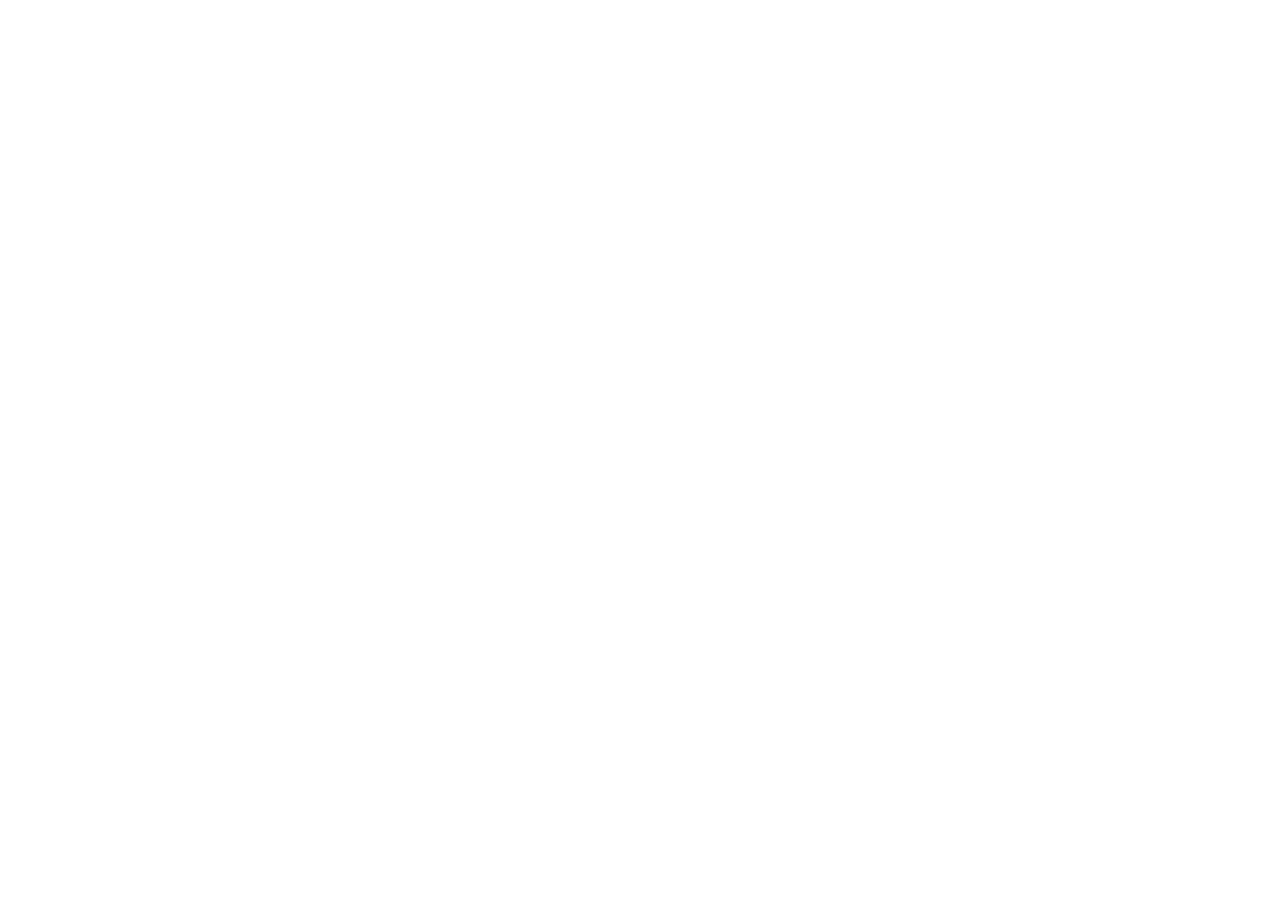
==== GaleryProject/index.html @ 1963e964 "create project Gallery" ====
<!DOCTYPE html>
<html lang="en">

<head>
    <meta charset="UTF-8">
    <meta name="viewport" content="width=device-width, initial-scale=1.0">
    <title>Document</title>
</head>

<body>

</body>

</html>
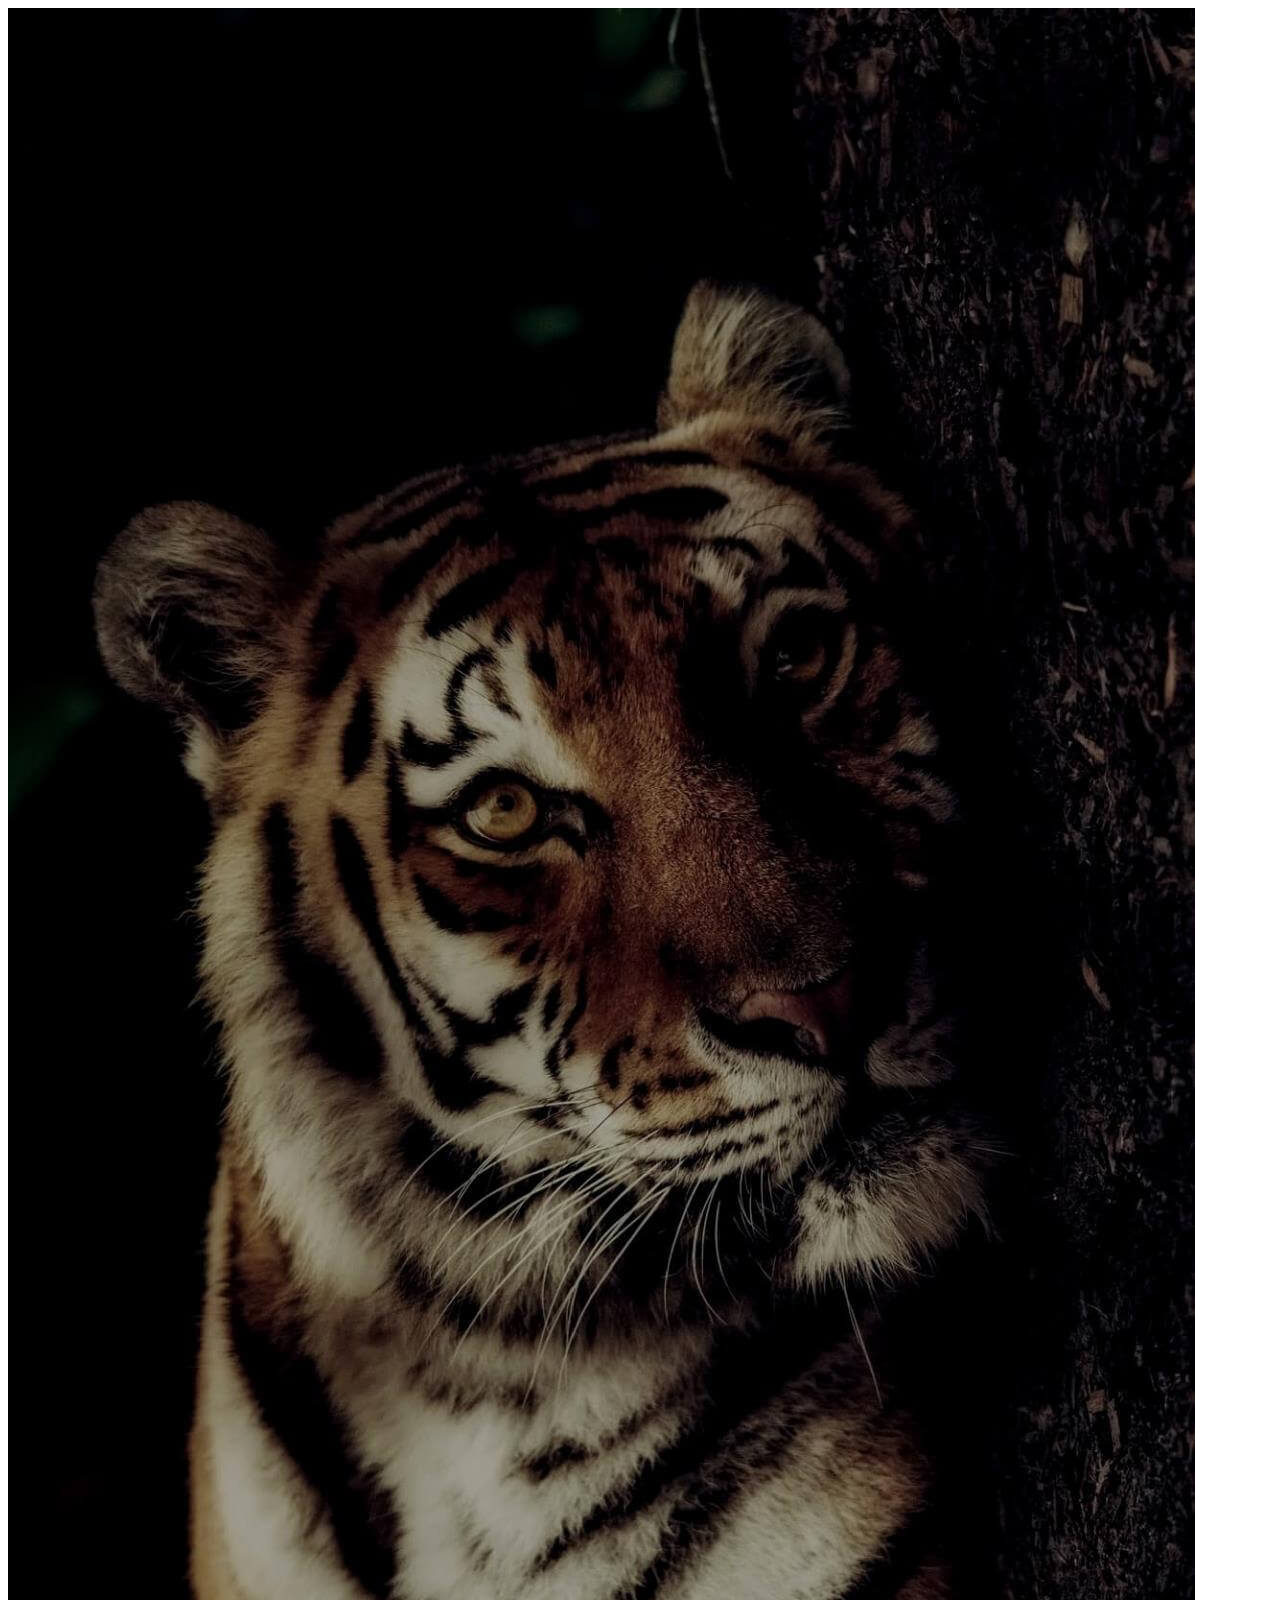
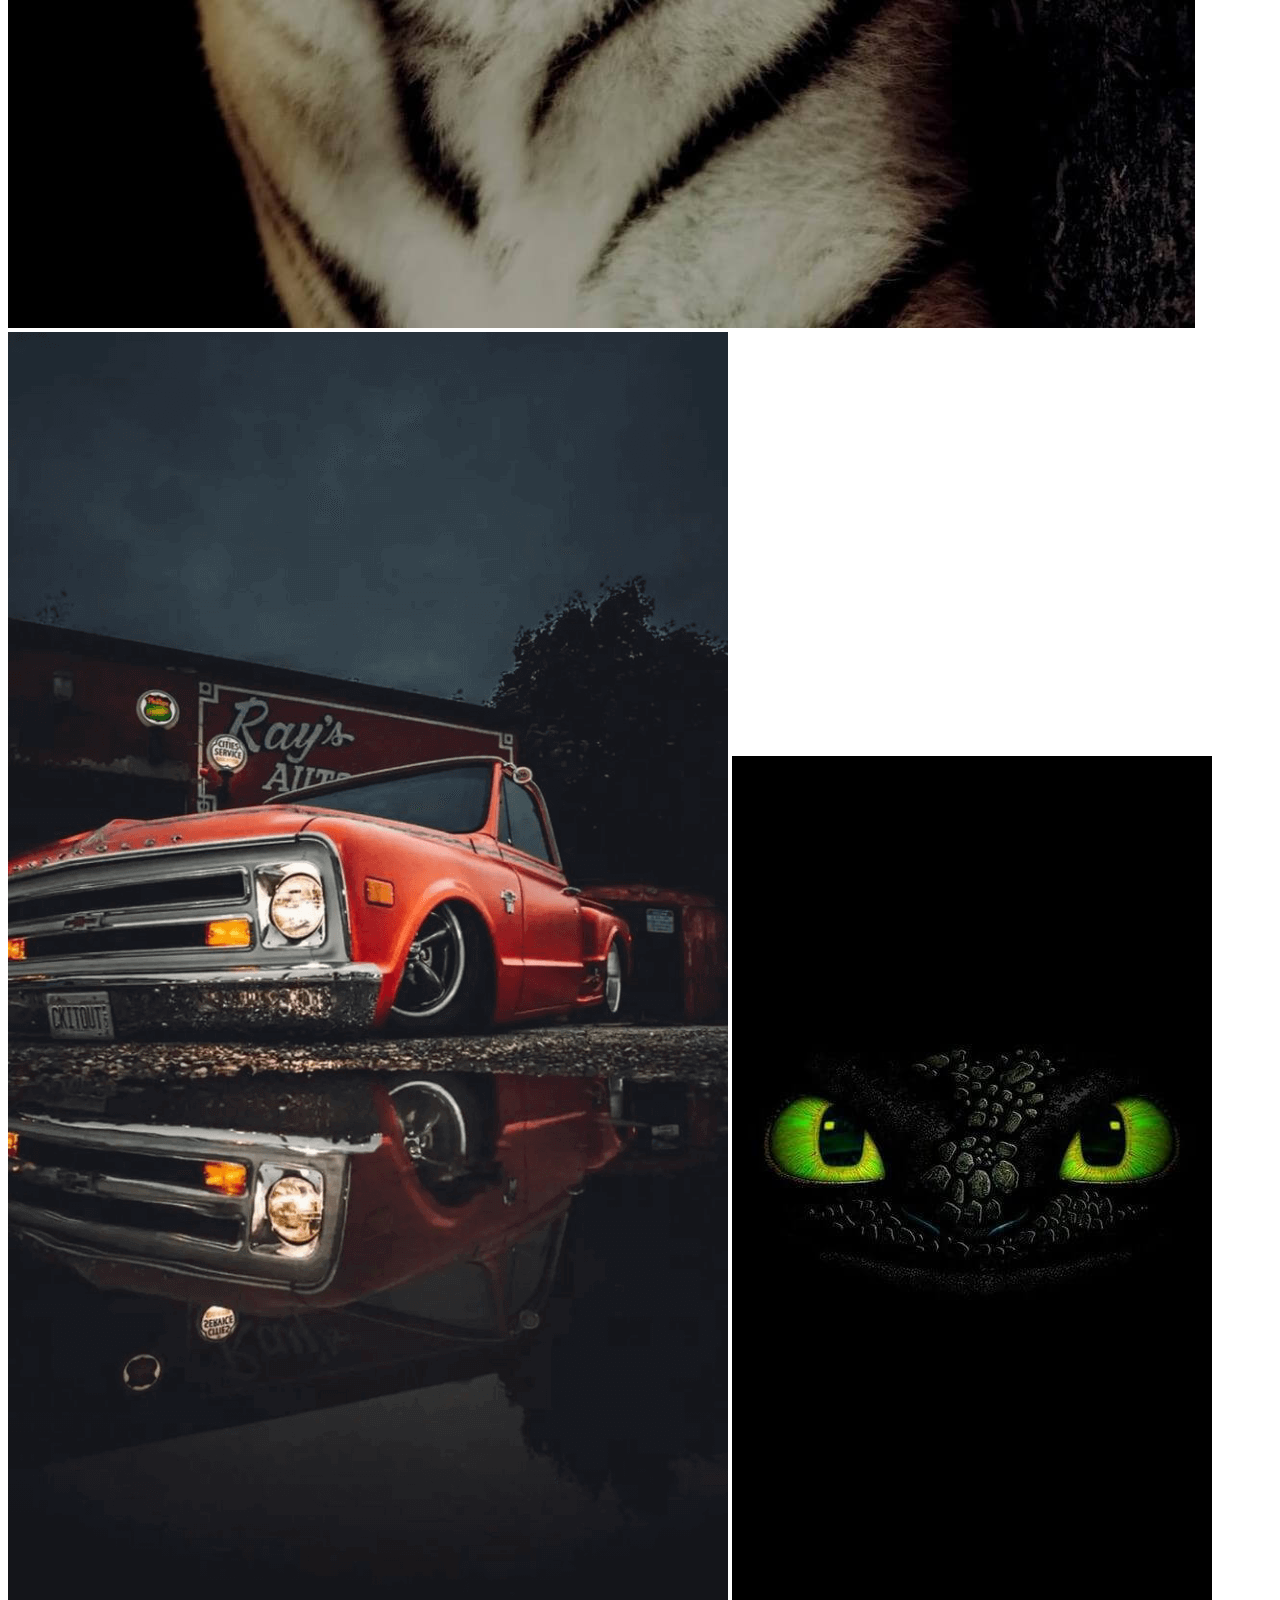
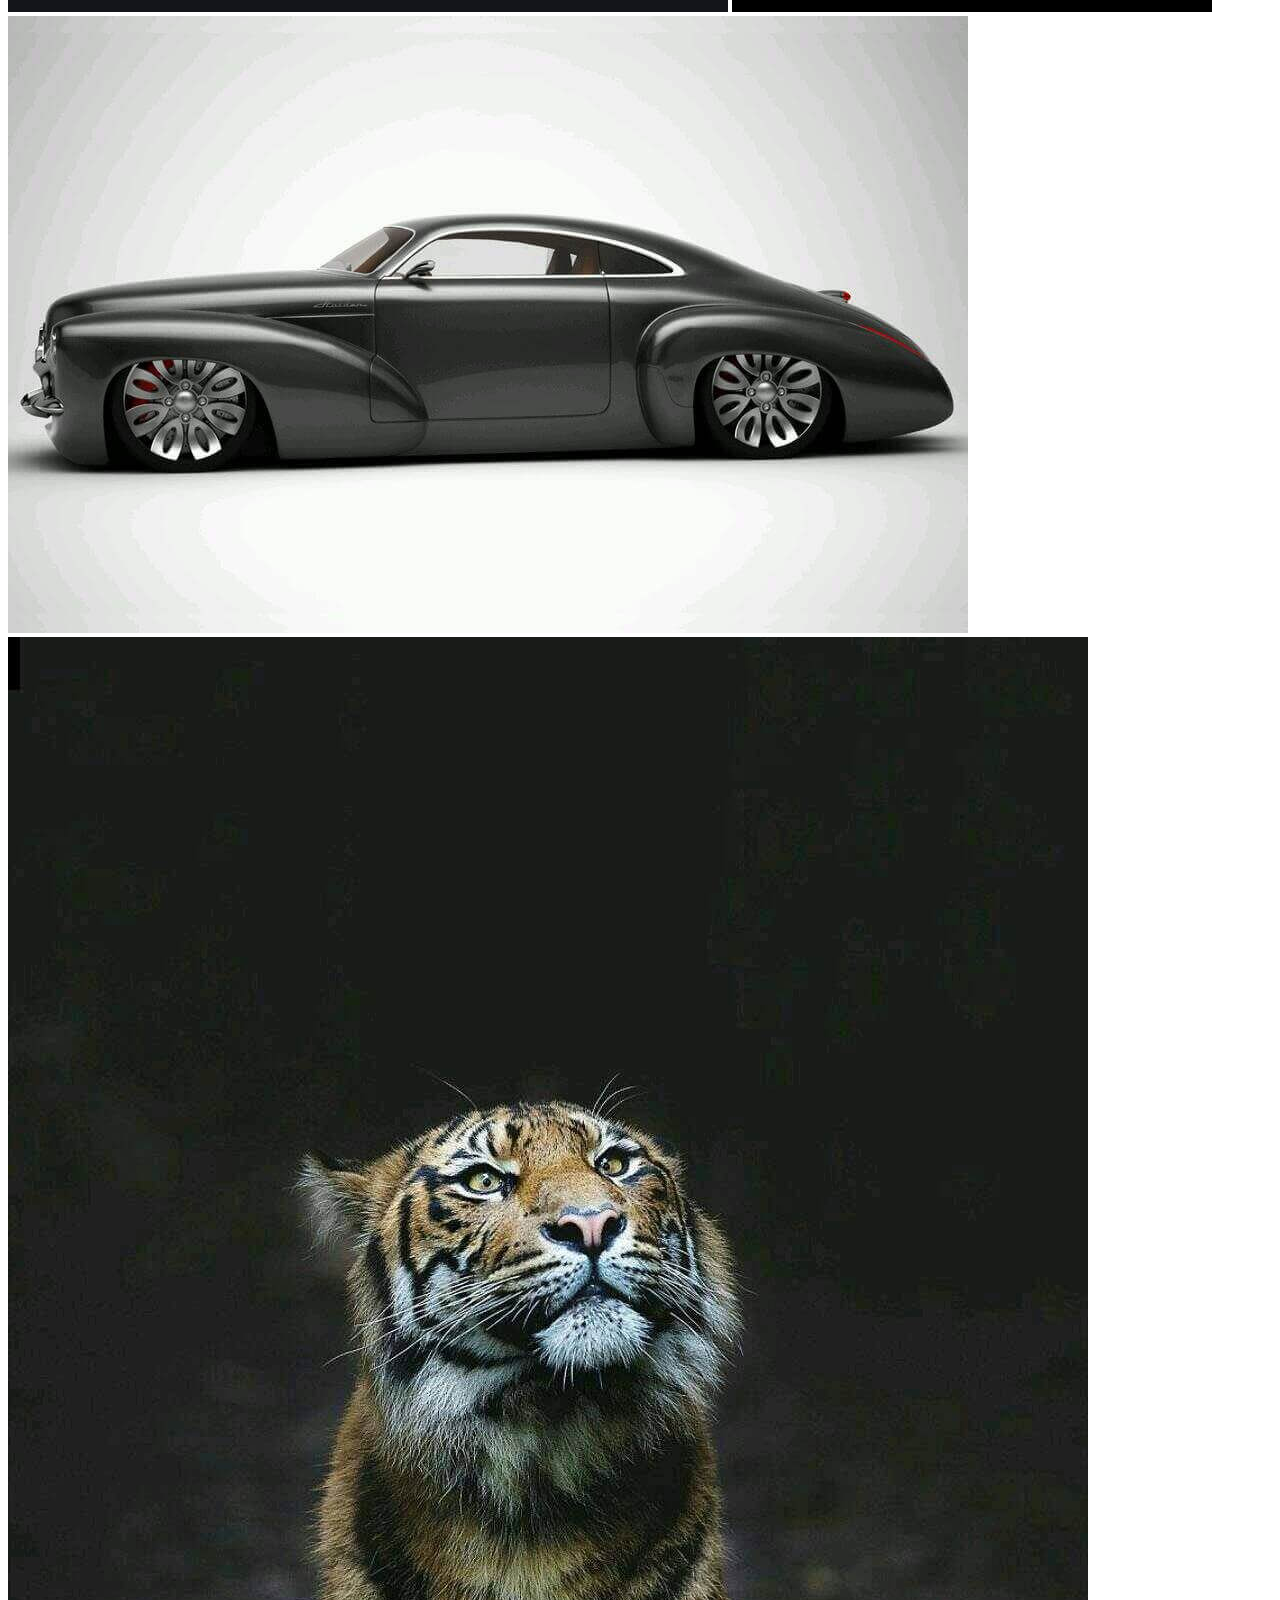
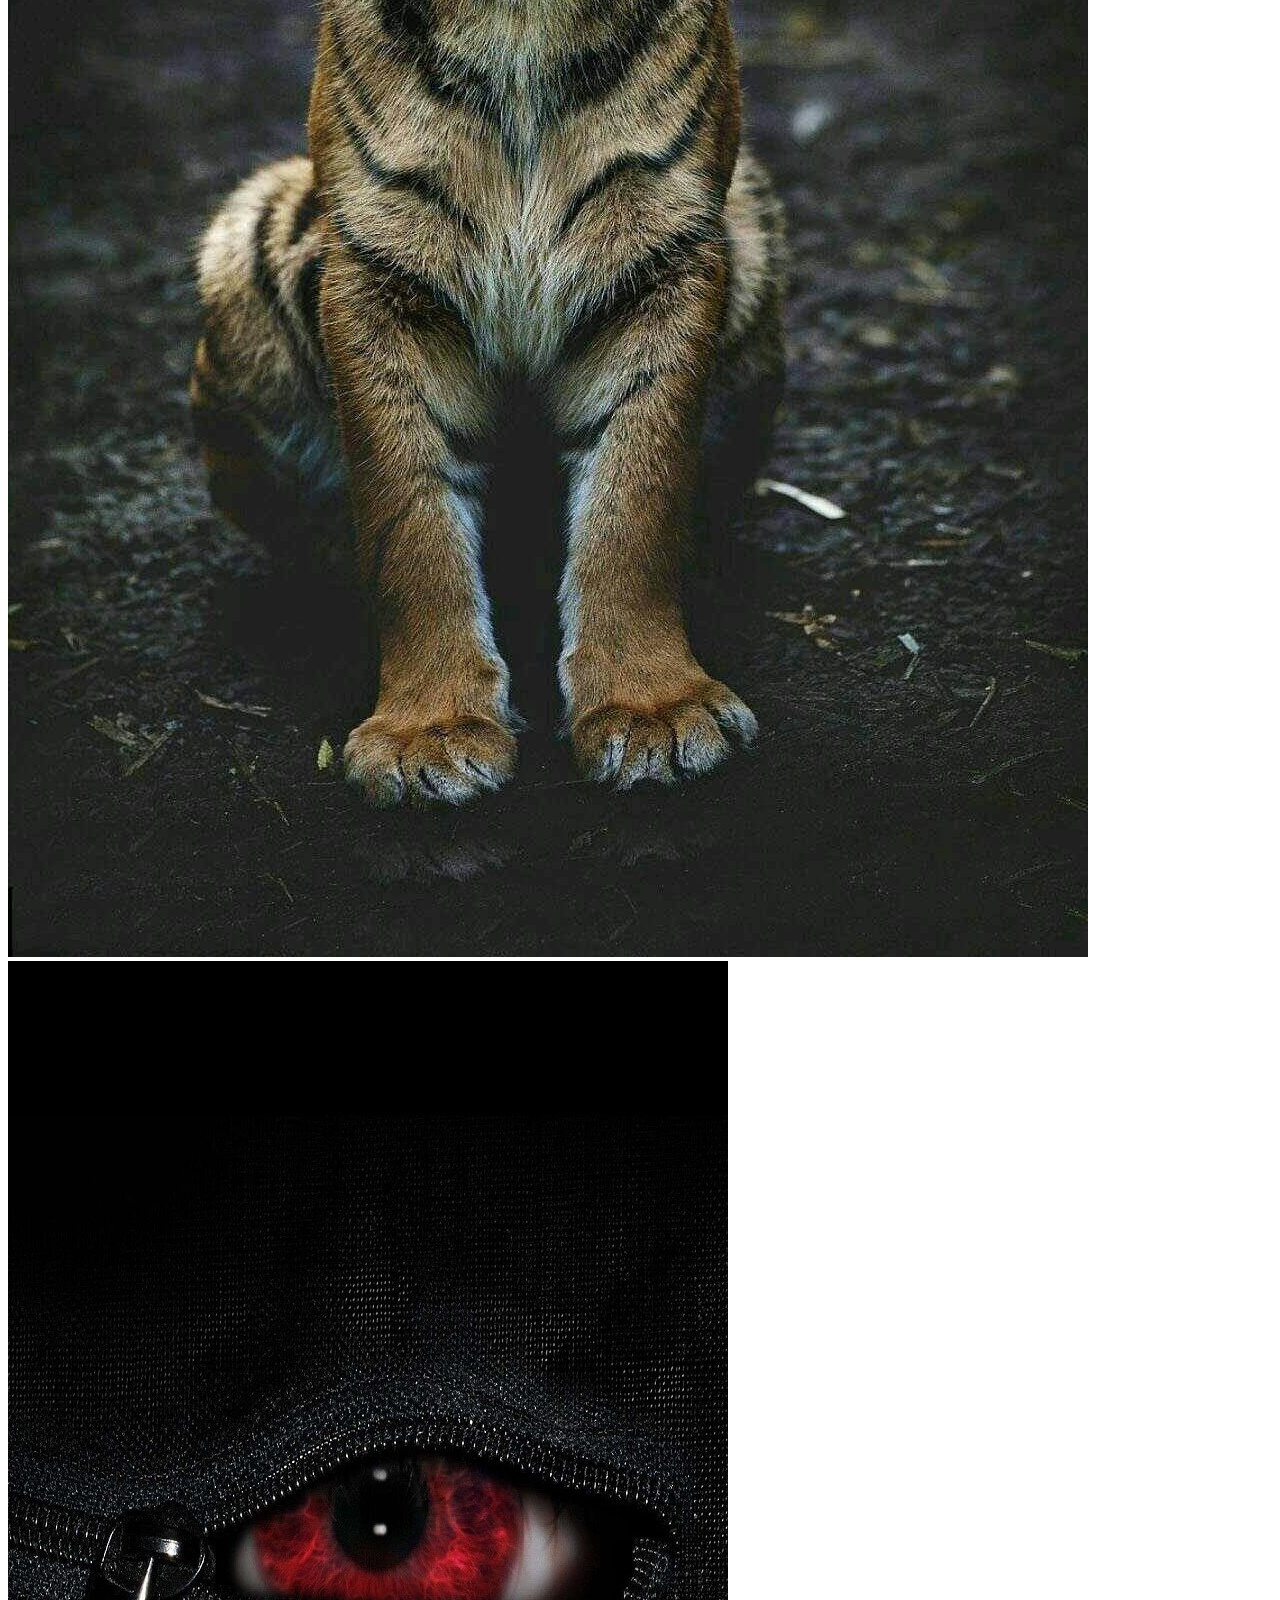
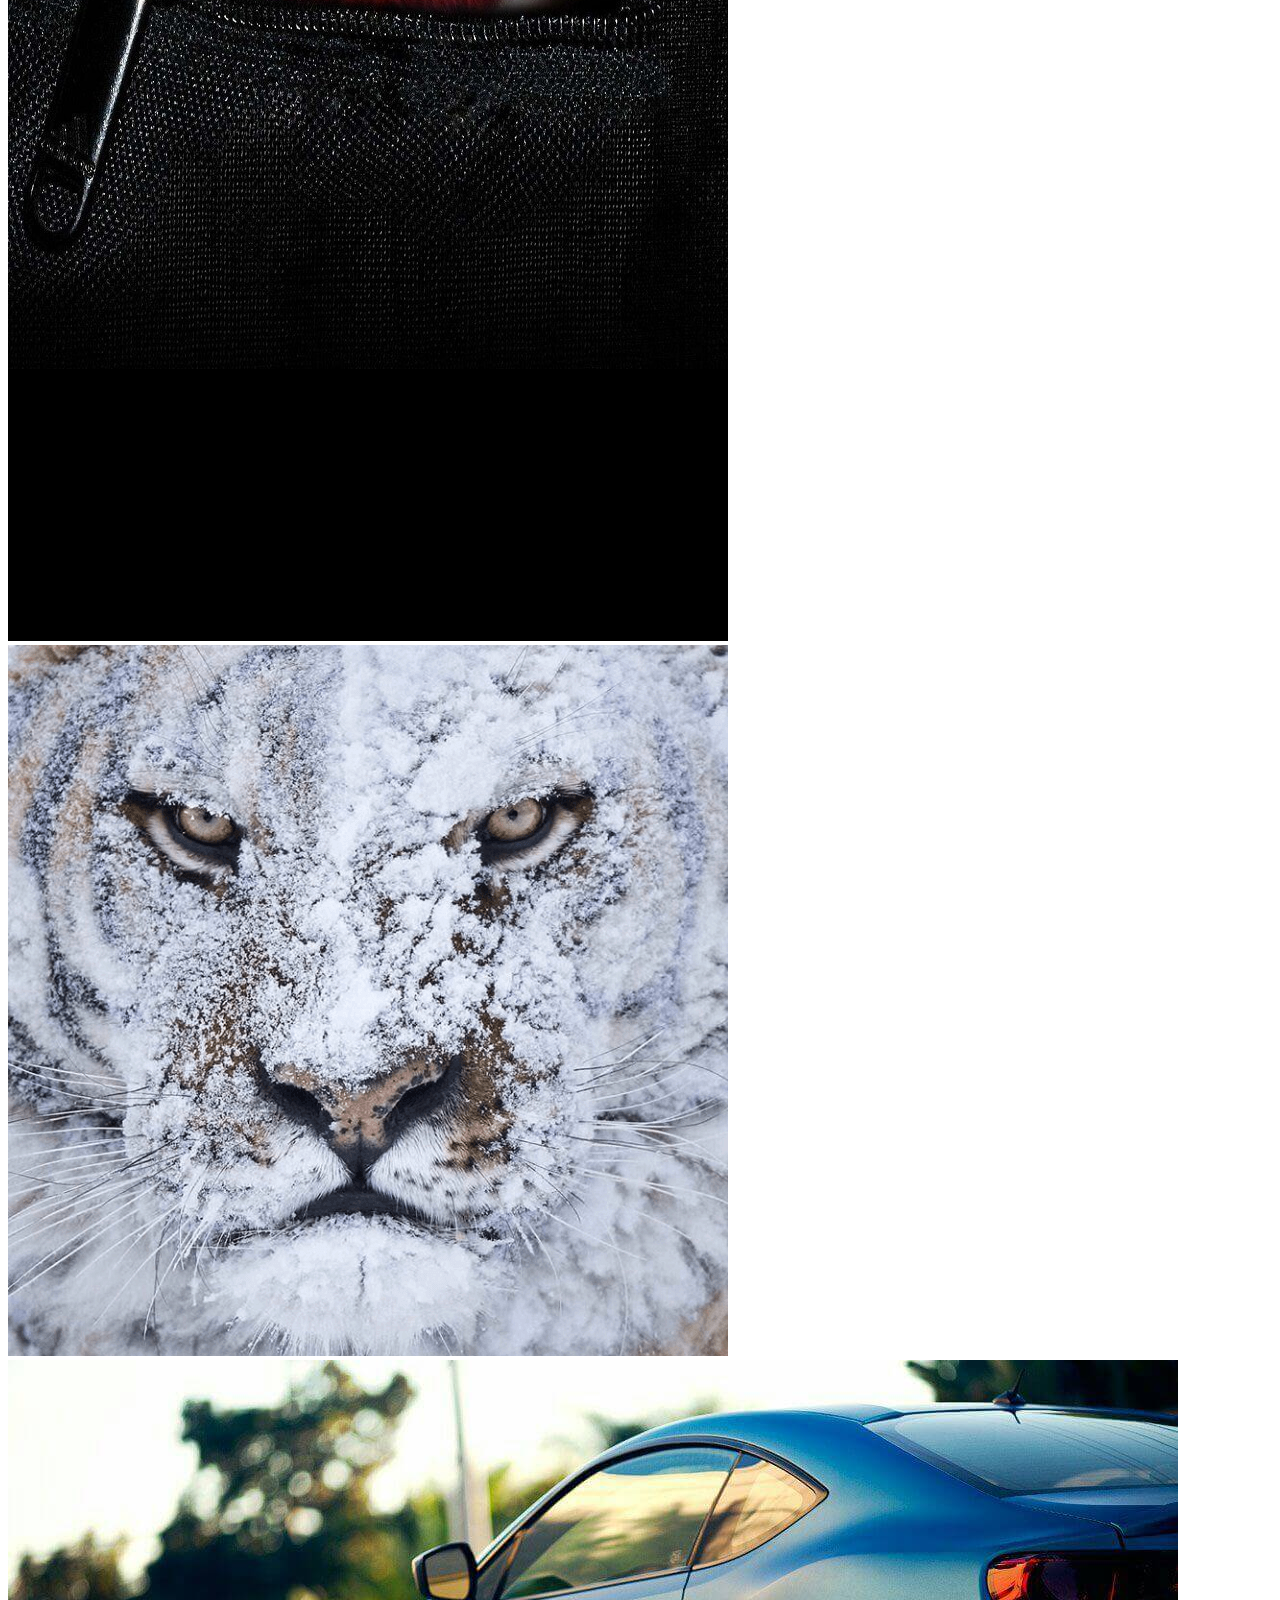
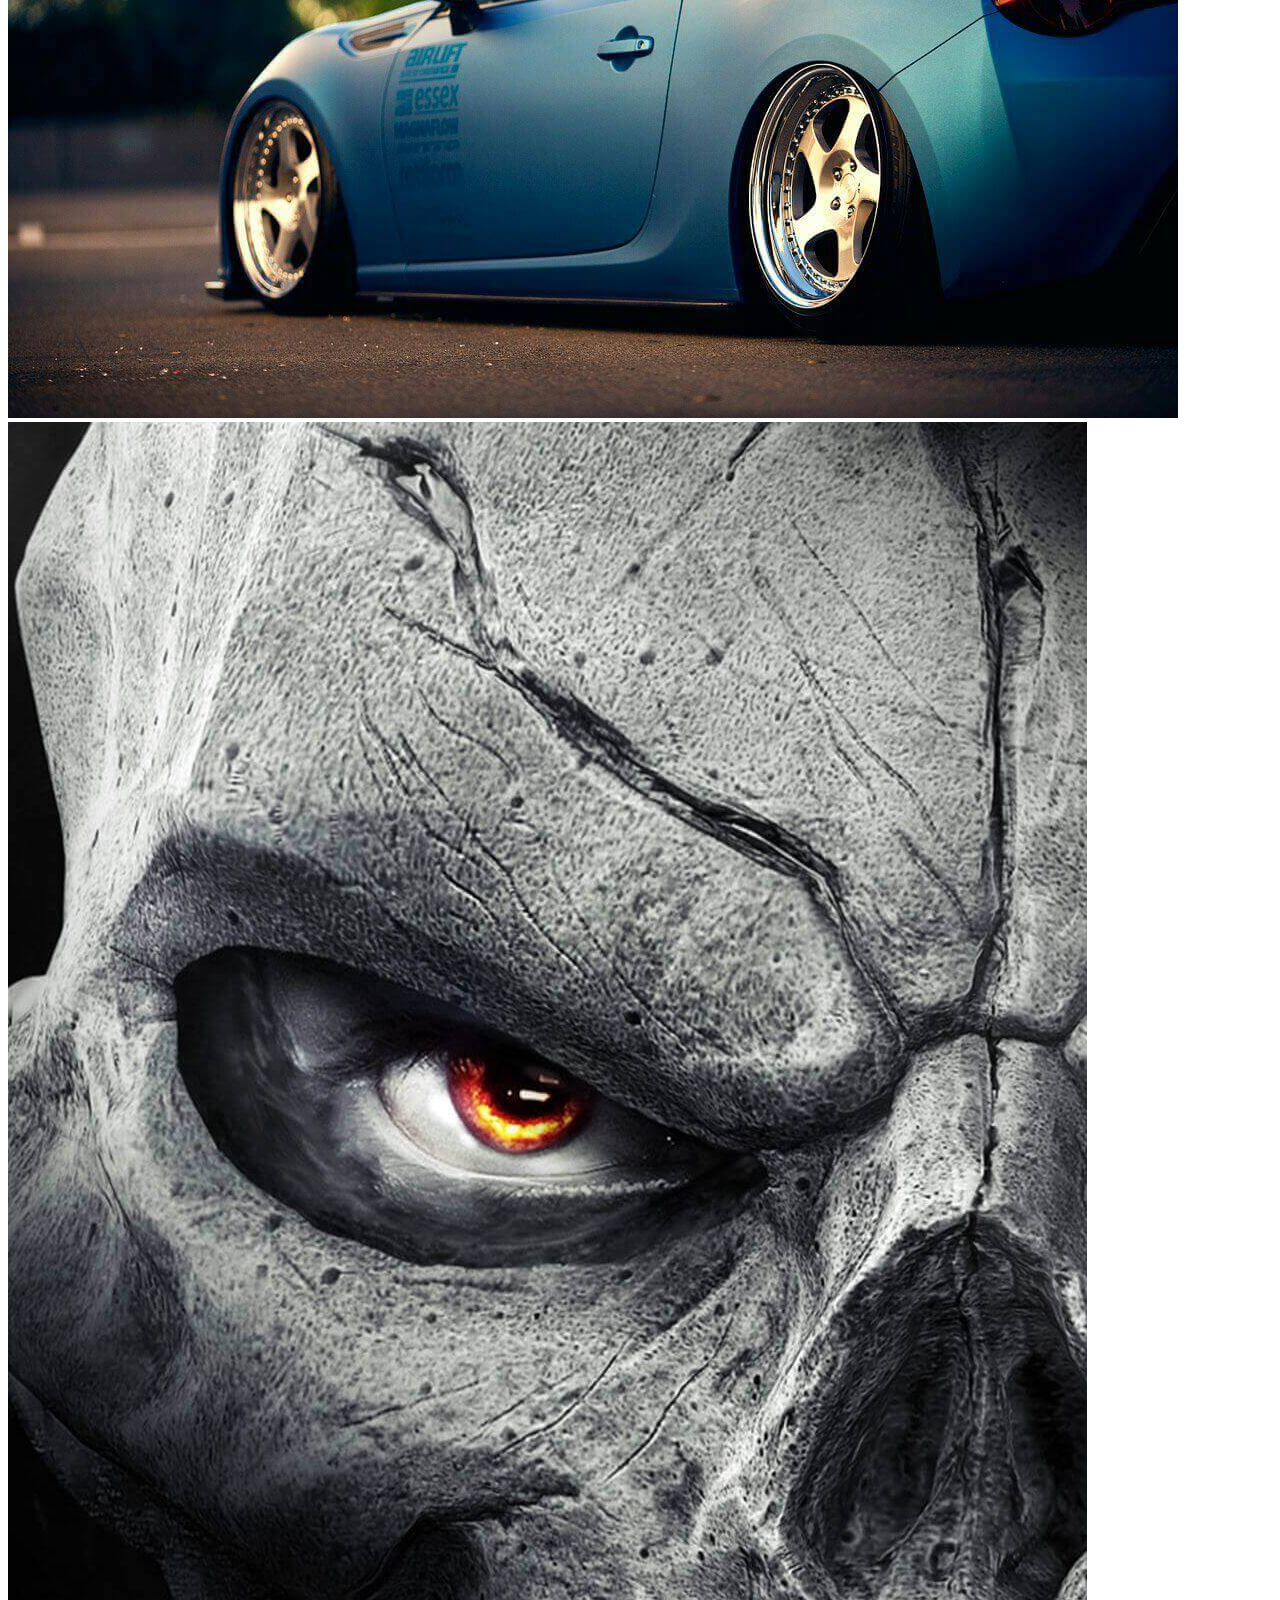
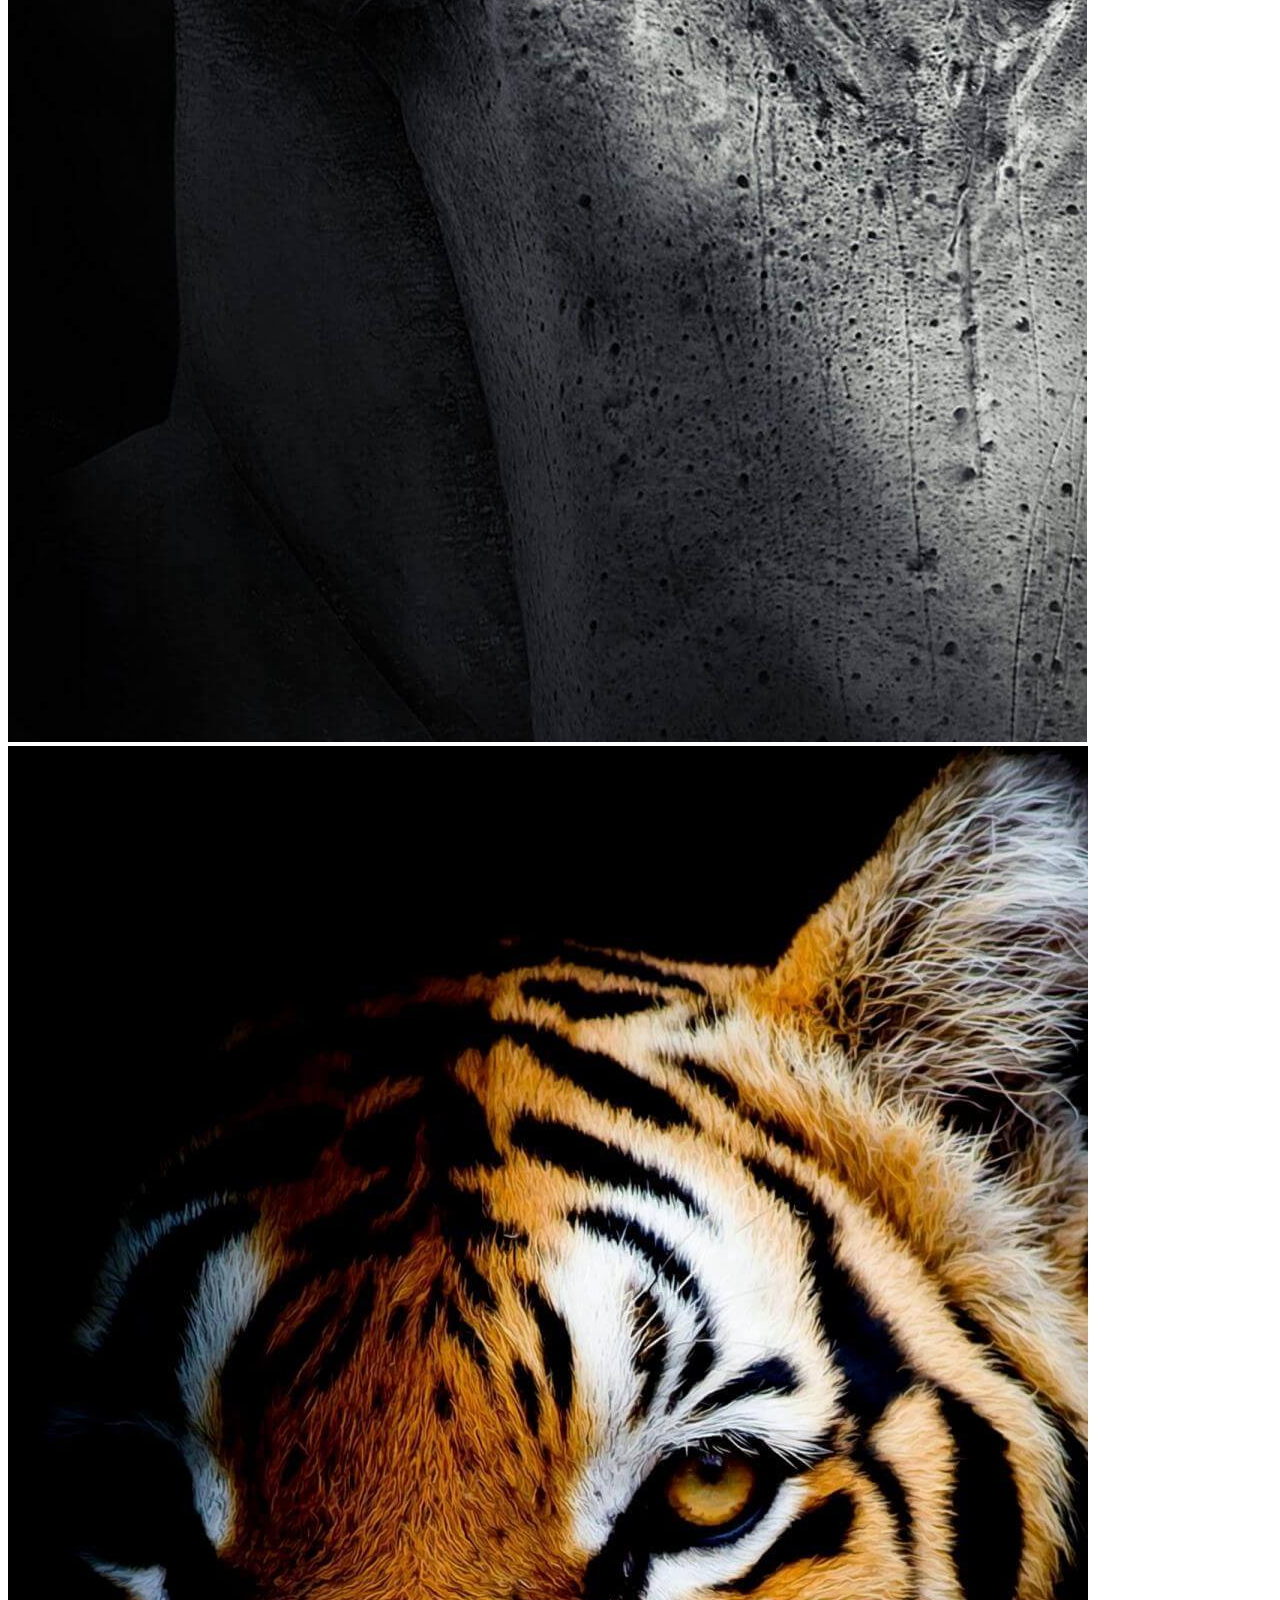
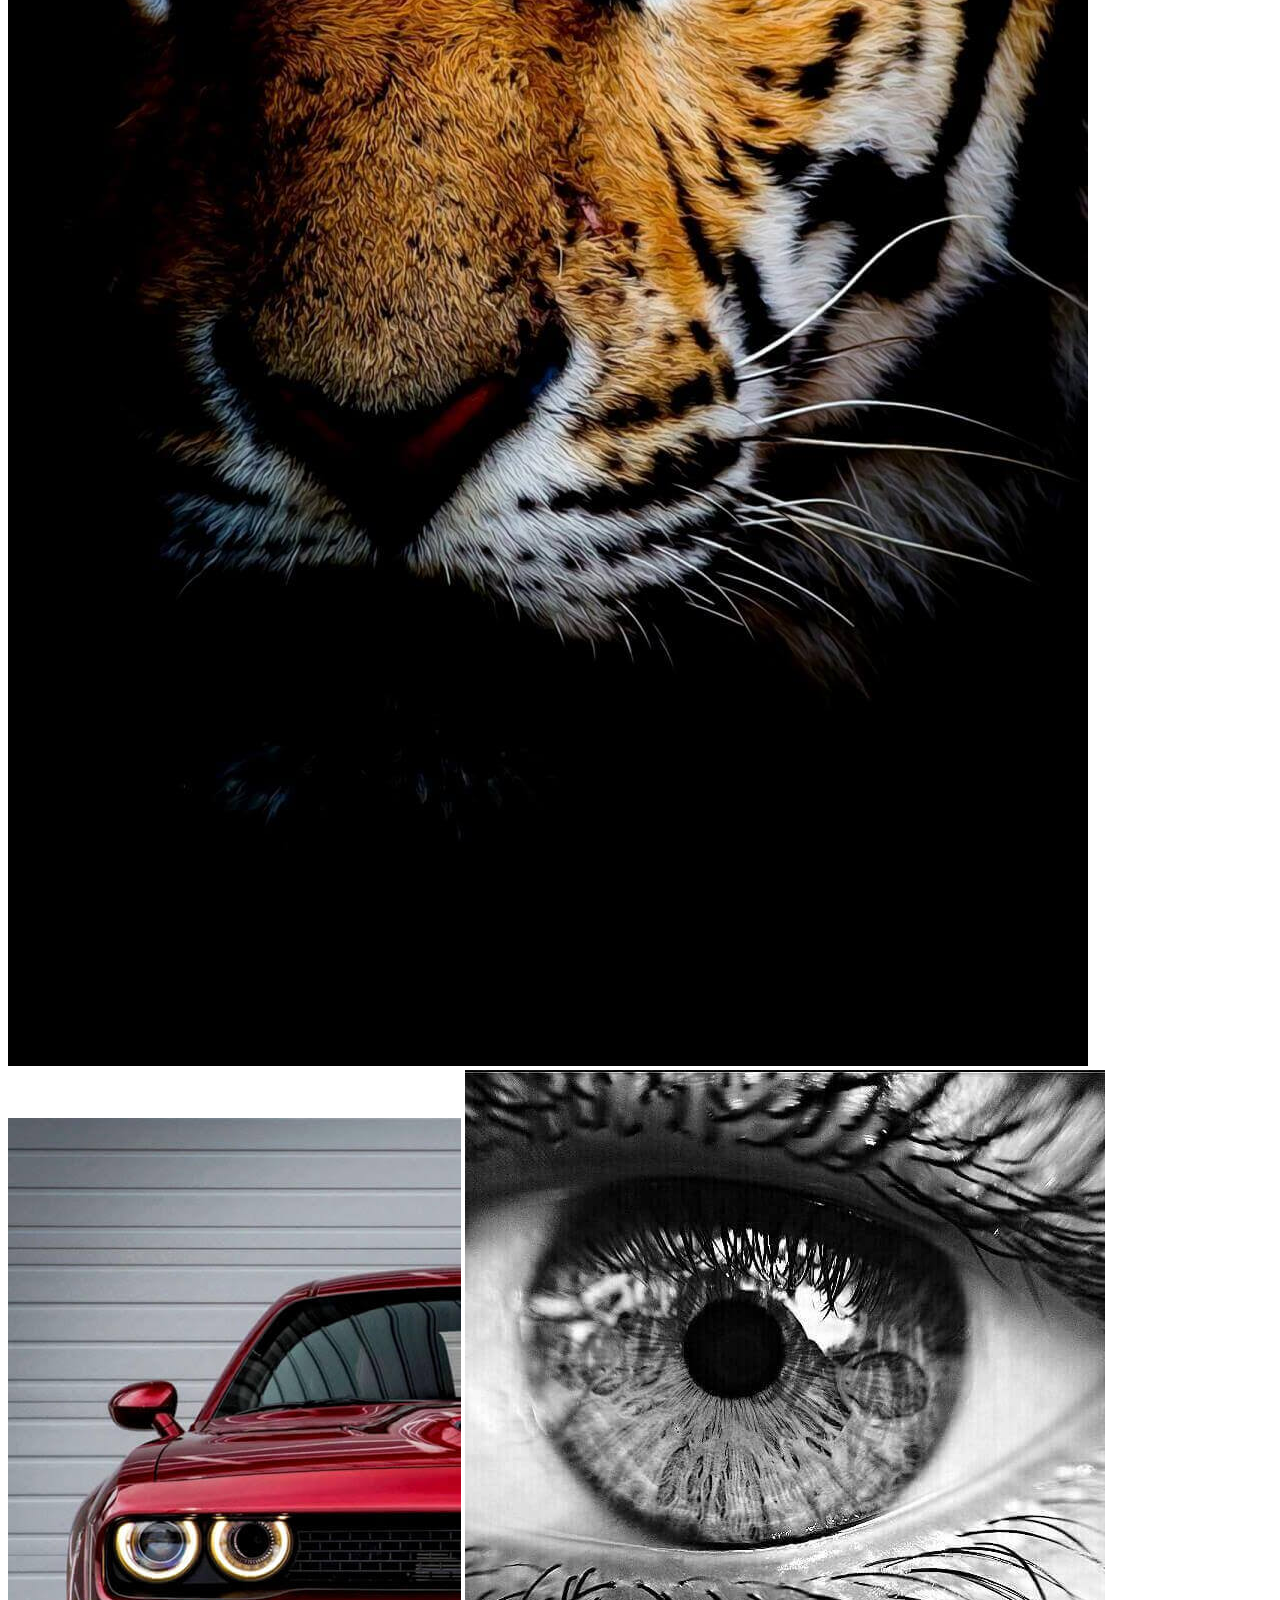
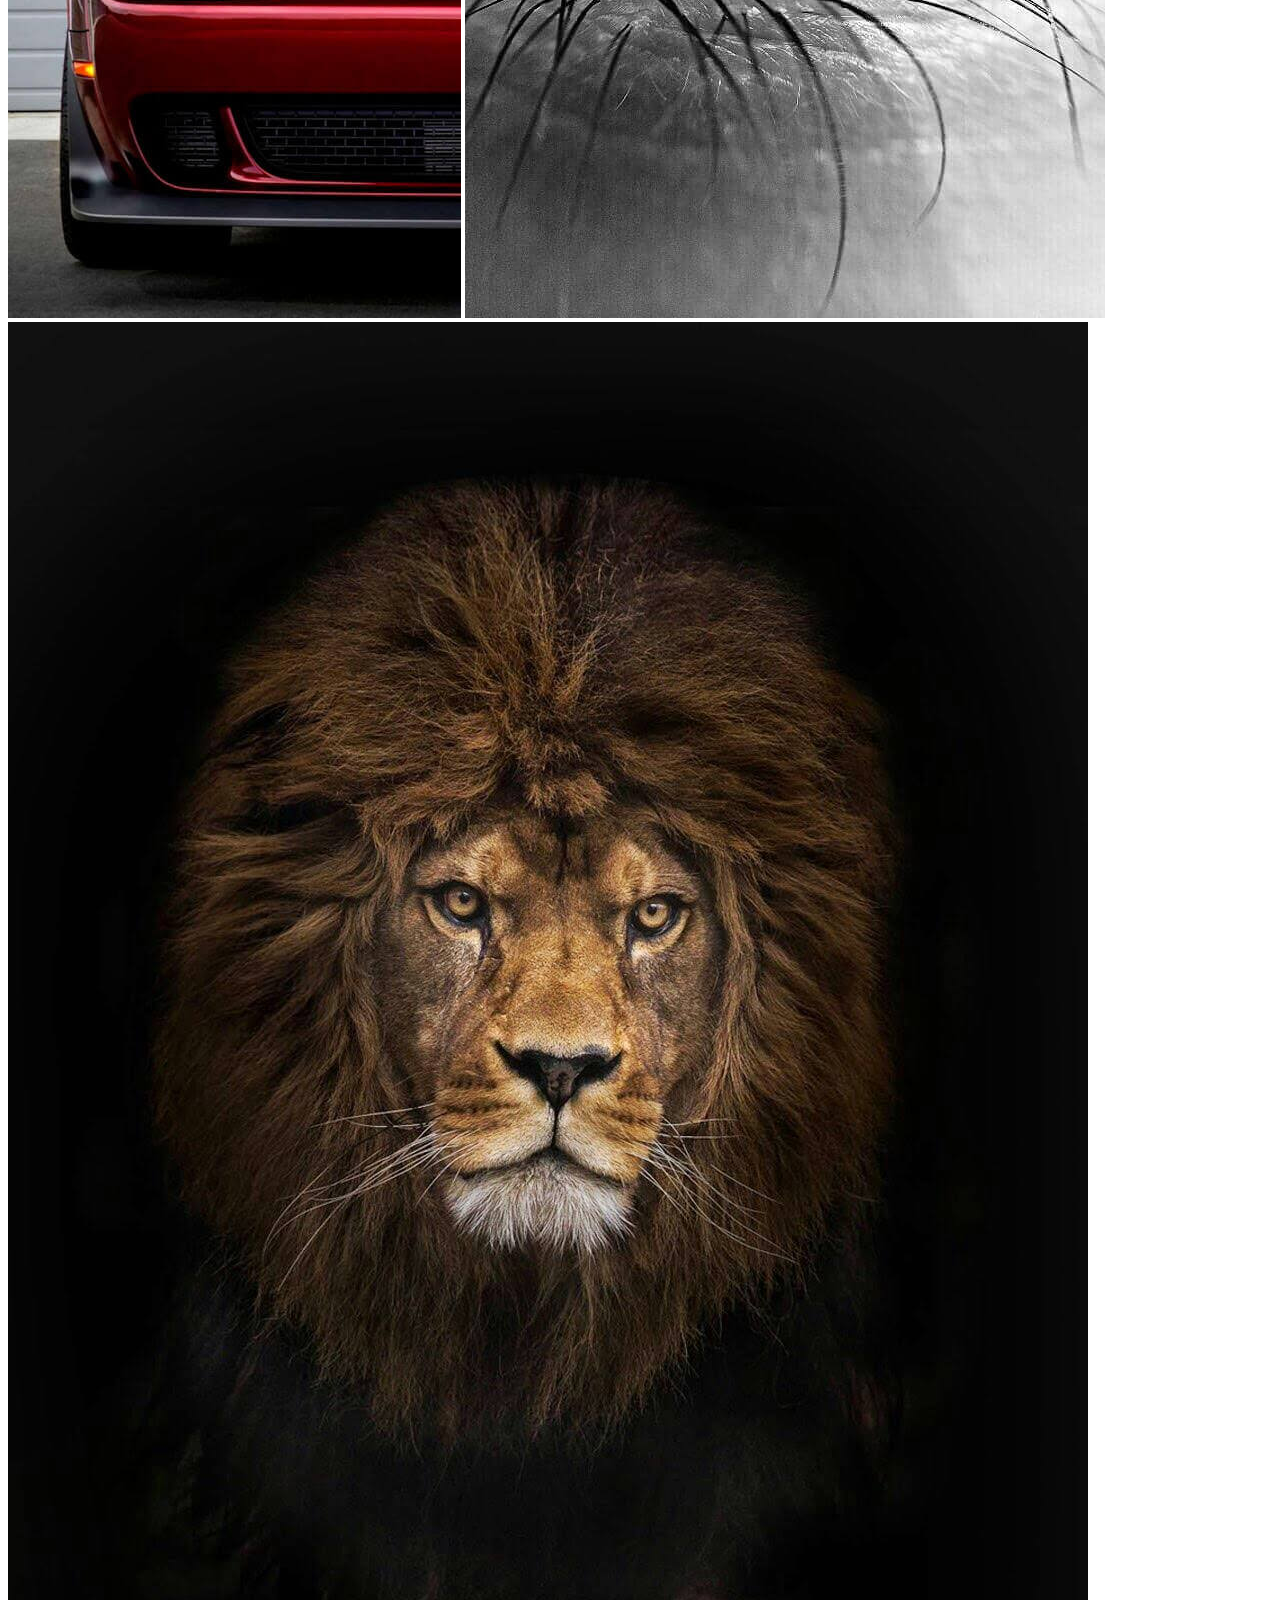
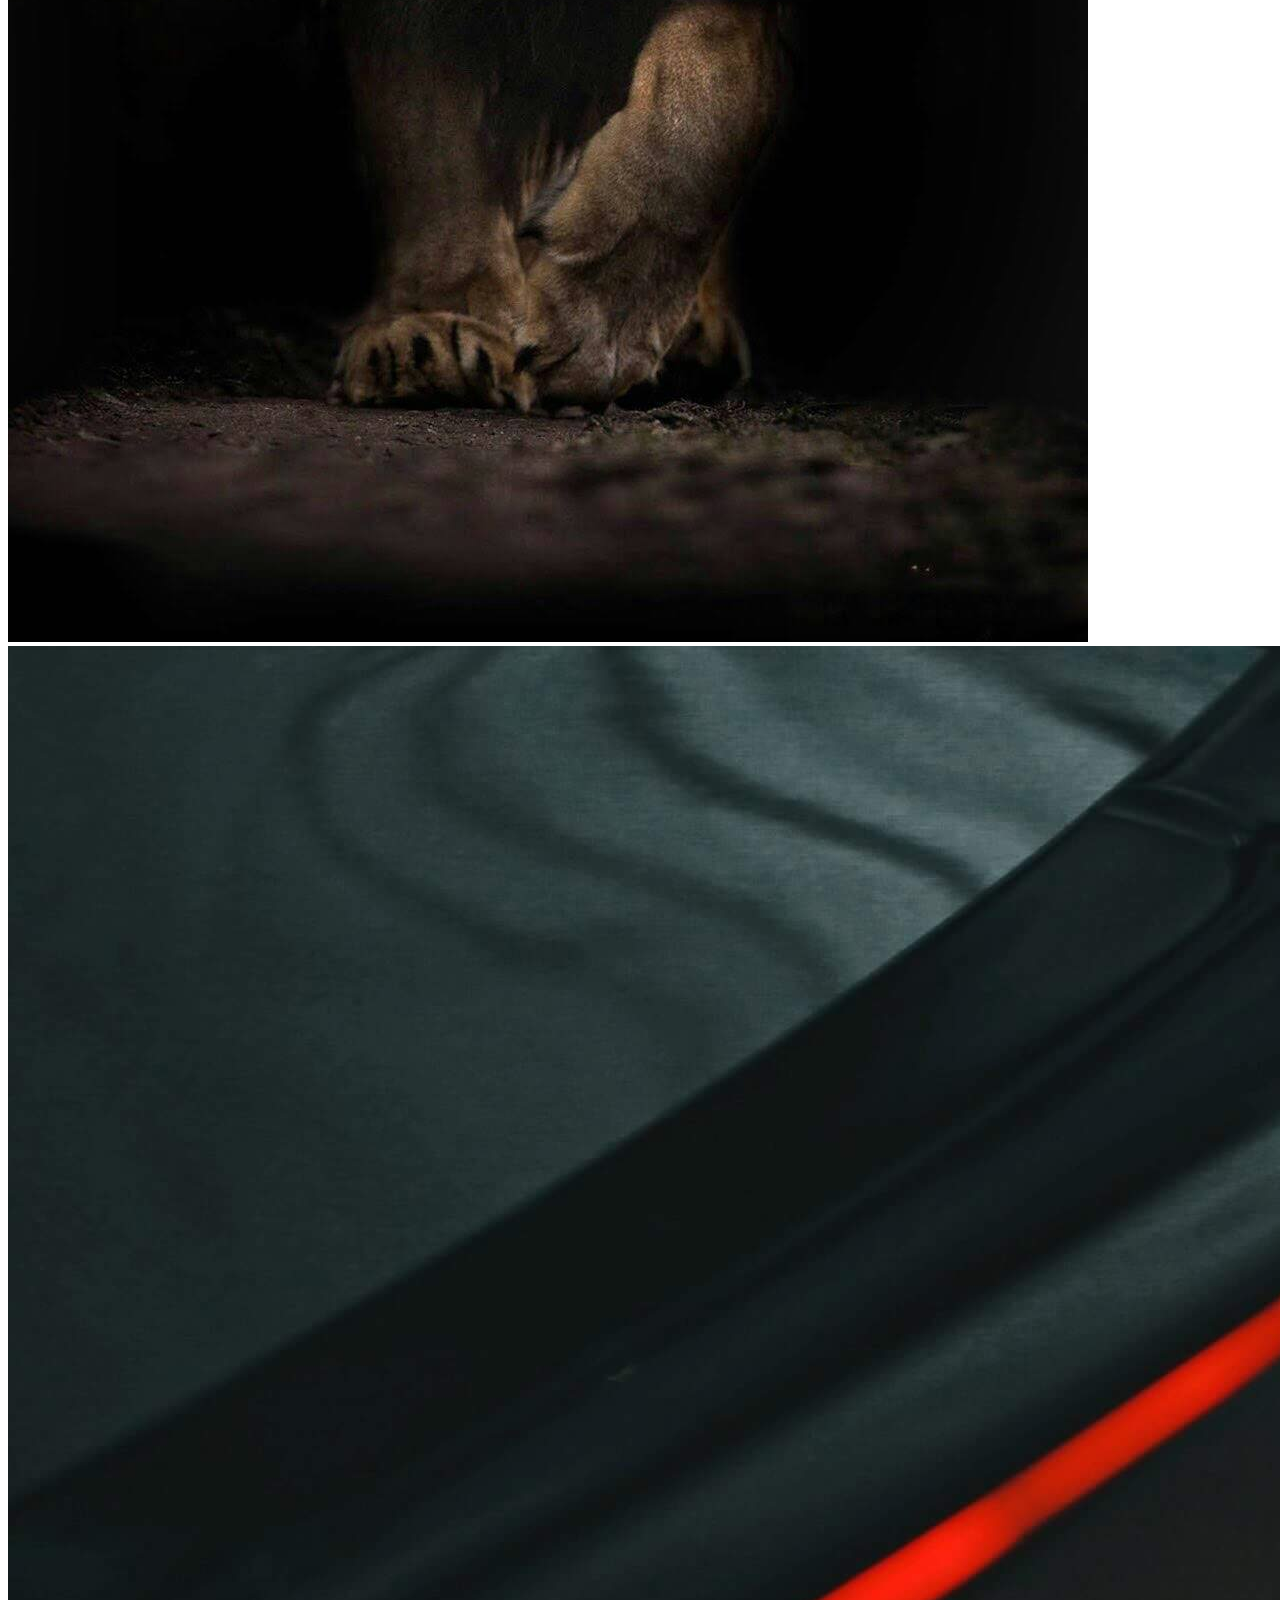
==== commit 6795862c: "Initial creation of the website" ====
--- a/GaleryProject/index.html
+++ b/GaleryProject/index.html
@@ -8,6 +8,55 @@
 </head>
 
 <body>
+    <!--  .... Header ....  -->
+    <header>
+        <a href="Gallery.html" class="btn btn-home"></a>
+    </header>
+    <!-- .... MAIN .... -->
+    <main>
+        <!-- .... panel .... -->
+        <div class="panel">
+            <img src="Images/Animal-01.jpg" alt="Animal" class="panel-image">
+            <img src="Images/Car-01.png" alt="Car" class="panel-image">
+            <img src="Images/Eye-01.jpg" alt="Eye" class="panel-image">
+            <img src="Images/Car-02.jpg" alt="Car" class="panel-image">
+            <img src="Images/Animal-02.jpg" alt="Animal" class="panel-image">
+            <img src="Images/Eye-02.jpg" alt="Eye" class="panel-image">
+            <img src="Images/Animal-03.jpg" alt="Animal" class="panel-image">
+            <img src="Images/Car-03.jpg" alt="Car" class="panel-image">
+            <img src="Images/Eye-03.jpg" alt="Eye" class="panel-image">
+            <img src="Images/Animal-04.jpg" alt="Animal" class="panel-image">
+            <img src="Images/Car-04.JPG" alt="Car" class="panel-image">
+            <img src="Images/Eye-04.jpg" alt="Eye" class="panel-image">
+            <img src="Images/Animal-05.jpg" alt="Animal" class="panel-image">
+            <img src="Images/Car-05.jpg" alt="Car" class="panel-image">
+            <img src="Images/Eye-05.jpg" alt="Eye" class="panel-image">
+            <img src="Images/Animal-06.jpg" alt="Animal" class="panel-image">
+            <img src="Images/Car-06.jpg" alt="Car" class="panel-image">
+            <img src="Images/Eye-06.jpg" alt="Eye" class="panel-image">
+            <img src="Images/Animal-07.jpg" alt="Animal" class="panel-image">
+            <img src="Images/Car-07.jpg" alt="Car" class="panel-image">
+            <img src="Images/Car-08.jpg" alt="Car" class="panel-image">
+        </div>
+        <!-- .... modal .... -->
+        <div class="modal">
+            <img src="" alt="" class="modal-img">
+            <button class="btn btn-perv">perv</button>
+            <button class="btn btn-next">next</button>
+        </div>
+    </main>
+    <!-- FOOTER -->
+    <footer id="footer">
+        <nav class="social-media">
+            <a href="https://www.instagram.com/" target="_blank" class="social-media-item instagram btn"></a>
+            <a href="https://www.Twitter.com/" target="_blank" class="social-media-item twitter btn"></a>
+            <a href="https://m.facebook.com/" target="_blank" class="social-media-item facebook btn"></a>
+        </nav>
+    </footer>
+
+    <!-- .... JS .... -->
+    <script src="Js/Main.js"></script>
+    <script src="Js/Slider.js"></script>
 
 </body>
 
